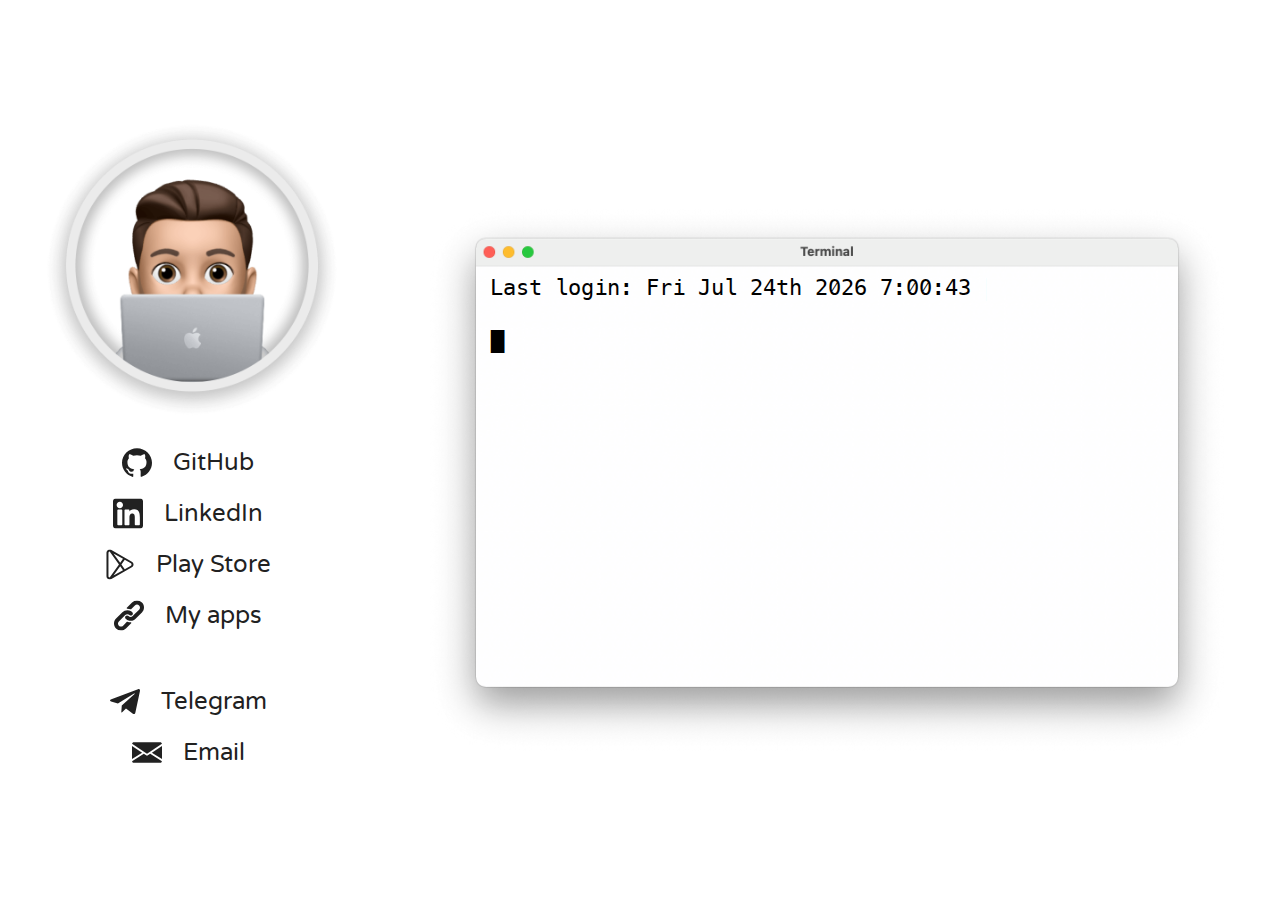
==== index.html @ 5c5be9c1 "Replaced Google Analytics with Cloudflare analytics" ====
<html lang="en">
    <head>
        <title>Francesco Re</title>

        <meta name="viewport" content="width=device-width, initial-scale=1, shrink-to-fit=no">
        <meta charset="utf-8">

        <!-- SEO Meta Tags -->
        <meta name="description" content="Hi! My name is Francesco Re. I’m a developer and a student at PoliMi.">
        <meta name="author" content="Francesco Re">

        <!-- OG Meta Tags to improve the way the post looks when you share the page on LinkedIn, Facebook, Google+ -->
        <meta property="og:site_name" content="Francesco Re" /> <!-- website name -->
        <meta property="og:site" content="https://francescore.dev" /> <!-- website link -->
        <meta property="og:title" content="Resume"/> <!-- title shown in the actual shared post -->
        <meta property="og:description" content="Hi! My name is Francesco Re. I’m a developer and a student at PoliMi." /> <!-- description shown in the actual shared post -->
        <meta property="og:url" content="https://francescore.dev" /> <!-- where do you want your post to link to -->
        <meta property="og:image" content="https://francescore.dev/images/site-image.jpg" />
        <meta property="og:image" content="https://francescore.dev/images/site-image-square.png" />
        <meta property="og:type" content="article" />

        <link rel="shortcut icon" href="/images/favicon.ico" type="image/x-icon" />
        <link rel="apple-touch-icon" href="/images/apple/apple-touch-icon.png" />
        <link rel="apple-touch-icon" sizes="57x57" href="/images/apple/apple-touch-icon-57x57.png" />
        <link rel="apple-touch-icon" sizes="72x72" href="/images/apple/apple-touch-icon-72x72.png" />
        <link rel="apple-touch-icon" sizes="76x76" href="/images/apple/apple-touch-icon-76x76.png" />
        <link rel="apple-touch-icon" sizes="114x114" href="/images/apple/apple-touch-icon-114x114.png" />
        <link rel="apple-touch-icon" sizes="120x120" href="/images/apple/apple-touch-icon-120x120.png" />
        <link rel="apple-touch-icon" sizes="144x144" href="/images/apple/apple-touch-icon-144x144.png" />
        <link rel="apple-touch-icon" sizes="152x152" href="/images/apple/apple-touch-icon-152x152.png" />
        <link rel="apple-touch-icon" sizes="180x180" href="/images/apple/apple-touch-icon-180x180.png" />
        
        <link rel="preconnect" href="https://fonts.gstatic.com"> 
        <link href="https://fonts.googleapis.com/css2?family=Varela+Round&display=swap" rel="stylesheet">
        <link rel="stylesheet" href="css/styles.css">
    </head>
    <body>
        <div id="left-column">
            <div id="info-wrapper">
                <div id="propic"></div>
                <!-- <p id="description">Francesco Re<br>I’m a developer and a student at <a href='https://www.polimi.it' target='_blank'>PoliMi</a>.</p>-->
                <ul id="socials" class="list">
                    <li>
                        <a href="https://github.com/francesco-re-1107" target="_blank">
                            <svg enable-background="new 0 0 24 24" height="512" viewBox="0 0 24 24" width="512" xmlns="http://www.w3.org/2000/svg"><path d="m12 .5c-6.63 0-12 5.28-12 11.792 0 5.211 3.438 9.63 8.205 11.188.6.111.82-.254.82-.567 0-.28-.01-1.022-.015-2.005-3.338.711-4.042-1.582-4.042-1.582-.546-1.361-1.335-1.725-1.335-1.725-1.087-.731.084-.716.084-.716 1.205.082 1.838 1.215 1.838 1.215 1.07 1.803 2.809 1.282 3.495.981.108-.763.417-1.282.76-1.577-2.665-.295-5.466-1.309-5.466-5.827 0-1.287.465-2.339 1.235-3.164-.135-.298-.54-1.497.105-3.121 0 0 1.005-.316 3.3 1.209.96-.262 1.98-.392 3-.398 1.02.006 2.04.136 3 .398 2.28-1.525 3.285-1.209 3.285-1.209.645 1.624.24 2.823.12 3.121.765.825 1.23 1.877 1.23 3.164 0 4.53-2.805 5.527-5.475 5.817.42.354.81 1.077.81 2.182 0 1.578-.015 2.846-.015 3.229 0 .309.21.678.825.56 4.801-1.548 8.236-5.97 8.236-11.173 0-6.512-5.373-11.792-12-11.792z"/></svg>
                            <span>GitHub</span>
                        </a>
                    </li>
                    <li>
                        <a href="https://www.linkedin.com/in/francesco-re1107/" target="_blank">
                            <svg version="1.1" id="Layer_1" xmlns="http://www.w3.org/2000/svg" xmlns:xlink="http://www.w3.org/1999/xlink" x="0px" y="0px"	 viewBox="0 0 382 382" style="enable-background:new 0 0 382 382;" xml:space="preserve"><path d="M347.445,0H34.555C15.471,0,0,15.471,0,34.555v312.889C0,366.529,15.471,382,34.555,382h312.889	C366.529,382,382,366.529,382,347.444V34.555C382,15.471,366.529,0,347.445,0z M118.207,329.844c0,5.554-4.502,10.056-10.056,10.056	H65.345c-5.554,0-10.056-4.502-10.056-10.056V150.403c0-5.554,4.502-10.056,10.056-10.056h42.806	c5.554,0,10.056,4.502,10.056,10.056V329.844z M86.748,123.432c-22.459,0-40.666-18.207-40.666-40.666S64.289,42.1,86.748,42.1	s40.666,18.207,40.666,40.666S109.208,123.432,86.748,123.432z M341.91,330.654c0,5.106-4.14,9.246-9.246,9.246H286.73	c-5.106,0-9.246-4.14-9.246-9.246v-84.168c0-12.556,3.683-55.021-32.813-55.021c-28.309,0-34.051,29.066-35.204,42.11v97.079	c0,5.106-4.139,9.246-9.246,9.246h-44.426c-5.106,0-9.246-4.14-9.246-9.246V149.593c0-5.106,4.14-9.246,9.246-9.246h44.426	c5.106,0,9.246,4.14,9.246,9.246v15.655c10.497-15.753,26.097-27.912,59.312-27.912c73.552,0,73.131,68.716,73.131,106.472	L341.91,330.654L341.91,330.654z"/><g></g><g></g><g></g><g></g><g></g><g></g><g></g><g></g><g></g><g></g><g></g><g></g><g></g><g></g><g></g></svg>
                            <span>LinkedIn</span>
                        </a>
                    </li>
                    <li>
                        <a href="https://play.google.com/store/apps/dev?id=6284374824436038177" target="_blank">
                            <svg version="1.1" id="Capa_1" xmlns="http://www.w3.org/2000/svg" xmlns:xlink="http://www.w3.org/1999/xlink" x="0px" y="0px"	 viewBox="0 0 224.993 224.993" style="enable-background:new 0 0 224.993 224.993;" xml:space="preserve"><path d="M201.539,91.023L48.002,3.26C44.271,1.127,40.026,0,35.728,0c-4.354,0-8.646,1.155-12.412,3.34	c-7.6,4.409-12.321,12.606-12.321,21.393V200.26c0,8.786,4.721,16.983,12.319,21.392c3.766,2.187,8.059,3.342,12.413,3.342	c4.296,0,8.541-1.128,12.274-3.261l153.535-87.764c7.686-4.394,12.46-12.621,12.46-21.473S209.224,95.417,201.539,91.023z	 M135.006,70.271l-21.081,29.364L63.5,29.397L135.006,70.271z M34.76,209.908c-1.371-0.133-2.716-0.533-3.917-1.23	c-2.99-1.735-4.848-4.961-4.848-8.418V24.732c0-3.457,1.858-6.683,4.849-8.418c1.197-0.695,2.531-1.109,3.902-1.25l69.946,97.432	L34.76,209.908z M63.5,195.596l50.425-70.239l21.081,29.364L63.5,195.596z M194.094,120.945l-45.996,26.292l-24.941-34.741	l24.941-34.741l45.996,26.292c3.024,1.729,4.903,4.966,4.903,8.449S197.119,119.217,194.094,120.945z"/><g></g><g></g><g></g><g></g><g></g><g></g><g></g><g></g><g></g><g></g><g></g><g></g><g></g><g></g><g></g></svg>
                            <span>Play Store</span>
                        </a>
                    </li>
                    <li>
                        <a href="/apps">
                            <svg version="1.1" id="Layer_1" xmlns="http://www.w3.org/2000/svg" xmlns:xlink="http://www.w3.org/1999/xlink" x="0px" y="0px"	 viewBox="0 0 512.092 512.092" style="enable-background:new 0 0 512.092 512.092;" xml:space="preserve"><g>	<g>		<path d="M312.453,199.601c-6.066-6.102-12.792-11.511-20.053-16.128c-19.232-12.315-41.59-18.859-64.427-18.859			c-31.697-0.059-62.106,12.535-84.48,34.987L34.949,308.23c-22.336,22.379-34.89,52.7-34.91,84.318			c-0.042,65.98,53.41,119.501,119.39,119.543c31.648,0.11,62.029-12.424,84.395-34.816l89.6-89.6			c1.628-1.614,2.537-3.816,2.524-6.108c-0.027-4.713-3.87-8.511-8.583-8.484h-3.413c-18.72,0.066-37.273-3.529-54.613-10.581			c-3.195-1.315-6.867-0.573-9.301,1.877l-64.427,64.512c-20.006,20.006-52.442,20.006-72.448,0			c-20.006-20.006-20.006-52.442,0-72.448l108.971-108.885c19.99-19.965,52.373-19.965,72.363,0			c13.472,12.679,34.486,12.679,47.957,0c5.796-5.801,9.31-13.495,9.899-21.675C322.976,216.108,319.371,206.535,312.453,199.601z"			/>	</g></g><g>	<g>		<path d="M477.061,34.993c-46.657-46.657-122.303-46.657-168.96,0l-89.515,89.429c-2.458,2.47-3.167,6.185-1.792,9.387			c1.359,3.211,4.535,5.272,8.021,5.205h3.157c18.698-0.034,37.221,3.589,54.528,10.667c3.195,1.315,6.867,0.573,9.301-1.877			l64.256-64.171c20.006-20.006,52.442-20.006,72.448,0c20.006,20.006,20.006,52.442,0,72.448l-80.043,79.957l-0.683,0.768			l-27.989,27.819c-19.99,19.965-52.373,19.965-72.363,0c-13.472-12.679-34.486-12.679-47.957,0			c-5.833,5.845-9.35,13.606-9.899,21.845c-0.624,9.775,2.981,19.348,9.899,26.283c9.877,9.919,21.433,18.008,34.133,23.893			c1.792,0.853,3.584,1.536,5.376,2.304c1.792,0.768,3.669,1.365,5.461,2.048c1.792,0.683,3.669,1.28,5.461,1.792l5.035,1.365			c3.413,0.853,6.827,1.536,10.325,2.133c4.214,0.626,8.458,1.025,12.715,1.195h5.973h0.512l5.12-0.597			c1.877-0.085,3.84-0.512,6.059-0.512h2.901l5.888-0.853l2.731-0.512l4.949-1.024h0.939c20.961-5.265,40.101-16.118,55.381-31.403			l108.629-108.629C523.718,157.296,523.718,81.65,477.061,34.993z"/>	</g></g><g></g><g></g><g></g><g></g><g></g><g></g><g></g><g></g><g></g><g></g><g></g><g></g><g></g><g></g><g></g></svg>
                            <span>My apps</span>
                        </a>
                    </li>
                </ul>
                <ul id="contacts" class="list">
                    <li>
                        <a href="https://t.me/FrancescoRe" target="_blank">
                            <svg id="Bold" enable-background="new 0 0 24 24" height="512" viewBox="0 0 24 24" width="512" xmlns="http://www.w3.org/2000/svg"><path d="m9.417 15.181-.397 5.584c.568 0 .814-.244 1.109-.537l2.663-2.545 5.518 4.041c1.012.564 1.725.267 1.998-.931l3.622-16.972.001-.001c.321-1.496-.541-2.081-1.527-1.714l-21.29 8.151c-1.453.564-1.431 1.374-.247 1.741l5.443 1.693 12.643-7.911c.595-.394 1.136-.176.691.218z"/></svg>
                            <span>Telegram</span>
                        </a>
                    </li>
                    <li>
                        <a href="mailto:francesco.re1107@gmail.com" target="_blank">
                            <svg version="1.1" id="Capa_1" xmlns="http://www.w3.org/2000/svg" xmlns:xlink="http://www.w3.org/1999/xlink" x="0px" y="0px"	 viewBox="0 0 512 512" style="enable-background:new 0 0 512 512;" xml:space="preserve"><g>	<g>		<polygon points="339.392,258.624 512,367.744 512,144.896 		"/>	</g></g><g>	<g>		<polygon points="0,144.896 0,367.744 172.608,258.624 		"/>	</g></g><g>	<g>		<path d="M480,80H32C16.032,80,3.36,91.904,0.96,107.232L256,275.264l255.04-168.032C508.64,91.904,495.968,80,480,80z"/>	</g></g><g>	<g>		<path d="M310.08,277.952l-45.28,29.824c-2.688,1.76-5.728,2.624-8.8,2.624c-3.072,0-6.112-0.864-8.8-2.624l-45.28-29.856			L1.024,404.992C3.488,420.192,16.096,432,32,432h448c15.904,0,28.512-11.808,30.976-27.008L310.08,277.952z"/>	</g></g><g></g><g></g><g></g><g></g><g></g><g></g><g></g><g></g><g></g><g></g><g></g><g></g><g></g><g></g><g></g></svg>
                            <span>Email</span>
                        </a>
                    </li>
                </ul>
            </div>
        </div>
        <div id="right-column">
            <div id="console-wrapper">
                <div id="console">
                    <noscript>
                        Please enable JavaScript for the best experience.<br><br>
                        $ cat <strong>greetings.txt</strong>
                        <br><br>
                        Hi👋<br>
                        My name is <strong>Francesco&nbsp;Re</strong>.<br>
                        I’m a developer and a student at <a href='https://www.polimi.it' target='_blank'>PoliMi</a>.<br><br>$ &block;
                    </noscript>
                </div>
            </div>
        </div>
    </body>

    <!-- Load scripts-->
    <script src="js/typewriter.js"></script>
    <script src="js/moment.min.js"></script>
    <script src="js/scripts.js"></script>
    
    <!-- Cloudflare Web Analytics -->
    <script defer src='https://static.cloudflareinsights.com/beacon.min.js' data-cf-beacon='{"token": "2f0a3bb49f48463c8b80f3141f5d9e54"}'></script>
    <!-- End Cloudflare Web Analytics -->
</html>
---- css/styles.css ----
@font-face {
    font-family: Menlo;
    src: url('../fonts/Menlo.ttf');
}

body{
    background-color: #FFF;
    max-width: 1920px;
    margin: 0 auto;
    overflow: hidden;
}

#propic{
    width: 300px;
    height: 300px;
    margin: 0 auto;
    background-image: url('../images/propic-light.png');
    background-size: contain;
    background-repeat: no-repeat;
}

#left-column, #right-column{
    display: inline-block;
    vertical-align: top;
}

#left-column {
    position: relative;
    width: 30%;
    height: 100%;
}

#right-column {
    position: relative;
    width: 69%;
    height: 100%;
}

#info-wrapper{
    padding: 40px;
    max-width: 350px;
    margin: 0;
    position: absolute;
    top: 50%;
    left: 50%;
    -ms-transform: translate(-50%, -50%);
    transform: translate(-50%, -50%);
}

#console {
    color: black;
    font-family: 'Menlo', monospace;
    font-size: 1.4rem;
}

#console a{
    color: black;
}

#console-wrapper {
    width: 960px;
    height: 582px;
    padding: 102px 96px;
    background-image: url('../images/console-light.png');
    background-size: contain;
    background-repeat: no-repeat;
    margin: 0;
    position: absolute;
    top: 50%;
    left: 50%;
    -ms-transform: translate(-50%, -50%);
    transform: translate(-50%, -50%);
    margin-top: 30px;
}

.list *{
    vertical-align: middle;
}

.list a{
    text-decoration: none;
    line-height: 40px;
}

.list{
    list-style-type: none;
    margin: 0 auto;
    text-align: center;
    padding-left: 0;
    margin-left: -15px;
    -webkit-touch-callout: none; /* iOS Safari */
    -webkit-user-select: none; /* Safari */
     -khtml-user-select: none; /* Konqueror HTML */
       -moz-user-select: none; /* Old versions of Firefox */
        -ms-user-select: none; /* Internet Explorer/Edge */
            user-select: none; /* Non-prefixed version, currently
                                  supported by Chrome, Edge, Opera and Firefox */
}

.list li{
    margin: 5px;
}

.list svg {
    fill: #212121;
    height: 30px;
    padding: 7px;
    width: auto;
}


.list a{
    filter: none;
    transition-property: all;
    transition-duration: .15s;
}

.list a:hover{
    filter: drop-shadow(0 0 0.4rem rgba(0, 0, 0, 0.6));
}

.list span{
    color: #212121;
    line-height: 46px;
    padding-left: 10px;
    font-family: 'Varela Round', sans-serif;
    font-size: 24px;
}

#socials{
    margin-top: 20px;
}

#contacts {
    margin-top: 40px;
}

#description{
    text-align: center;
    display: none;
    color: #212121;
    font-family: 'Varela Round', sans-serif;
    font-size: 20px;
}

#description a{
    color: #212121;
}

@media (prefers-color-scheme: dark) {
    body{
        background-color: #242424;
    }

    #console {
        color: white;
    }

    #console a{
        color: white;
    }

    #console-wrapper {
        background-image: url('../images/console-dark.png');
    }

    #propic{
        background-image: url('../images/propic-dark.png');
        background-size: contain;
        background-repeat: no-repeat;
    }

    .list{
        color: #E3E3E3;
    }

    .list a:hover{
        filter: drop-shadow(0 0 0.4rem rgba(255, 255, 255, 0.6));
    }

    .list svg {
        fill: #E3E3E3;
    }

    .list span{
        color: #E3E3E3;
    }

    #description{
        color: #E3E3E3;
    }
    
    #description a{
        color: #E3E3E3;
    }
}

@media screen and (max-width: 1600px) {
    #console-wrapper {
        width: 800px;
        height: 485px;
        padding: 85px 80px;
    }
}

@media screen and (max-width: 1400px) {
    #console-wrapper {
        width: 680px;
        height: 412px;
        padding: 72px 68px;
    }
}

@media screen and (max-width: 1100px) {
    #info-wrapper{
        width: 90%;
    }

    #propic{
        width: 250px;
        height: 250px;
    }

    #console-wrapper {
        width: 560px;
        height: 340px;
        padding: 60px 56px;
    }
}
  
@media screen and (max-width: 1000px) {
    #info-wrapper{
        padding: 10px;
        width: 250px;
    }

    #propic{
        width: 200px;
        height: 200px;
    }

    #console-wrapper {
        width: 560px;
        height: 340px;
        padding: 60px 56px;
    }
}

@media screen and (max-width: 850px) {
    #right-column{
        display: none;
    }

    #left-column{
        width: 100%;
    }

    #info-wrapper{
        padding: 20px;
        width: 70%;
    }

    #propic{
        width: 280px;
        height: 280px;
        padding: 0;
        margin: 0 auto;
    }

    #socials{
        margin-top: 30px;
    }
    
    .list span{
        padding-left: 0;
        font-size: 25px;
    }

    .list svg {
        height: 30px;
    }

    #description{
        display: block;
    }
}

@media screen and (max-width: 500px) {
    #propic{
        width: 250px;
        height: 250px;
    }
    
    #info-wrapper{
        width: 90%;
    }
}

@media screen and (max-width: 350px) {
    #propic{
        width: 200px;
        height: 200px;
    }

    #info-wrapper{
        width: 90%;
    }
}

@media screen and (max-height: 740px) {
    #propic{
        width: 270px;
        height: 270px;
    }

    #socials{
        margin-top: 0;
    }

    #contacts{
        margin-top: 0;
    }

    .list li {
        margin: 0;
    }
}

@media screen and (max-height: 740px) and (min-width: 1100px){
    #console-wrapper {
        width: 680px;
        height: 412px;
        padding: 72px 68px;
    }
}

@media screen and (max-height: 620px) {
    #propic{
        width: 200px;
        height: 200px;
    }

    #console-wrapper {
        width: 560px;
        height: 340px;
        padding: 60px 56px;
        margin-top: 0;
    }

}

@media screen and (max-height: 500px) {
    #right-column{
        display: none;
    }

    #left-column{
        width: 100%;
    }

    #info-wrapper{
        max-width: none;
        width: 90%;
        padding: 5%;
        text-align: center;
    }

    #propic{
        width: 200px;
        height: 200px;
    }

    #propic, #socials, #contacts{
        display: inline-block;
        vertical-align: middle;
        margin: 0;
        margin-left: 20px;
    }
    .list {
        text-align: left;
    }

    #description{
        display: none;
    }
}

@media screen and (max-height: 500px) and (max-width: 730px){
    #propic, #socials, #contacts{
        display: inline-block;
        vertical-align: middle;
        margin: 0;
        margin-left: 10px;
    }

    #propic{
        width: 130px;
        height: 130px;
    }

    #info-wrapper{
        width: 95%;
        padding: 2.5%;
        text-align: center;
    }

    .list span{
        padding-left: 0;
        font-size: 22px;
    }

    .list svg{
        height: 26px;
    }

    .list {
        text-align: left;
    }

    #description{
        display: none;
    }
}
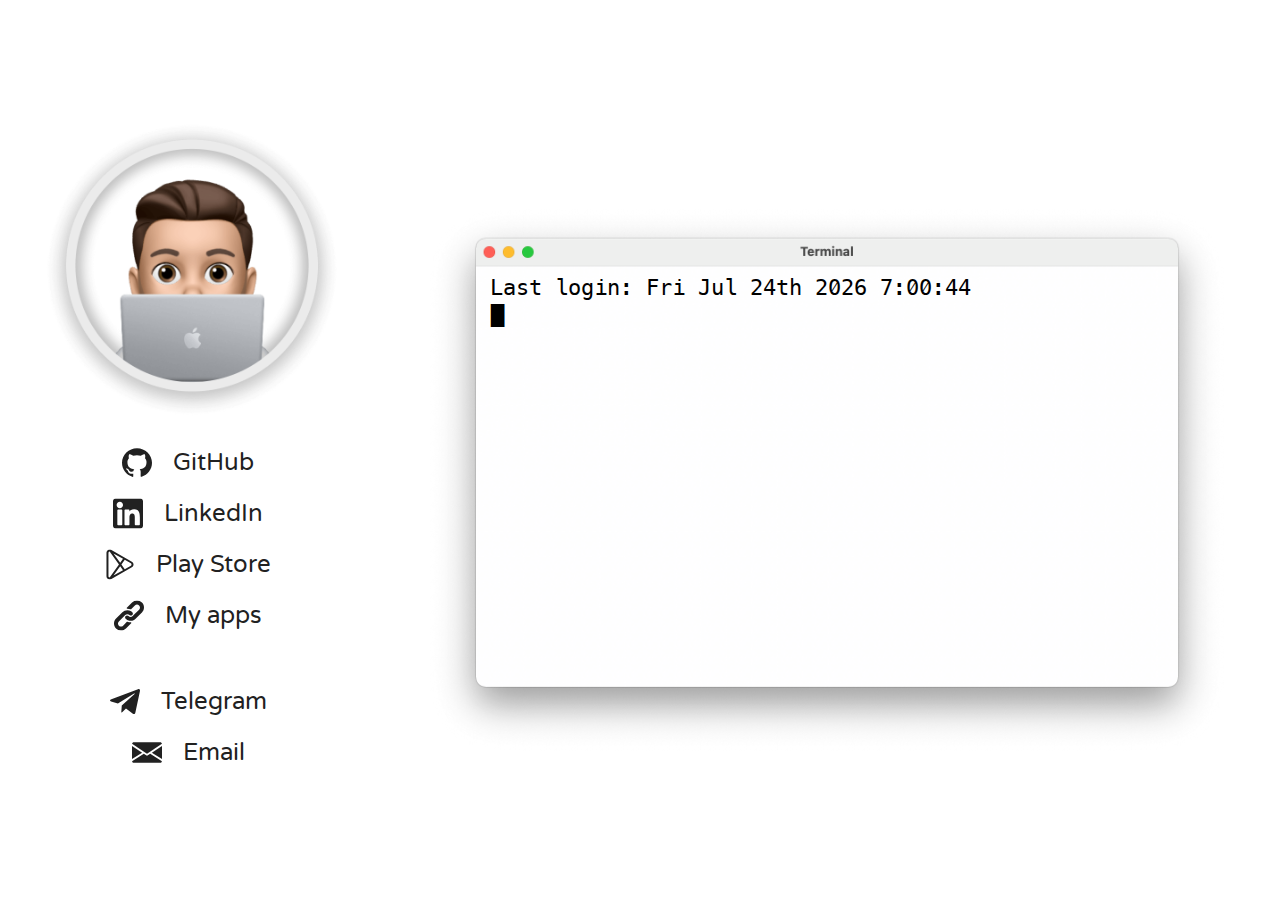
==== commit 3cb702ad: "Change email address to alias" ====
--- a/index.html
+++ b/index.html
@@ -73,7 +73,7 @@
                         </a>
                     </li>
                     <li>
-                        <a href="mailto:francesco.re1107@gmail.com" target="_blank">
+                        <a href="mailto:francesco.re1107+website@gmail.com" target="_blank">
                             <svg version="1.1" id="Capa_1" xmlns="http://www.w3.org/2000/svg" xmlns:xlink="http://www.w3.org/1999/xlink" x="0px" y="0px"	 viewBox="0 0 512 512" style="enable-background:new 0 0 512 512;" xml:space="preserve"><g>	<g>		<polygon points="339.392,258.624 512,367.744 512,144.896 		"/>	</g></g><g>	<g>		<polygon points="0,144.896 0,367.744 172.608,258.624 		"/>	</g></g><g>	<g>		<path d="M480,80H32C16.032,80,3.36,91.904,0.96,107.232L256,275.264l255.04-168.032C508.64,91.904,495.968,80,480,80z"/>	</g></g><g>	<g>		<path d="M310.08,277.952l-45.28,29.824c-2.688,1.76-5.728,2.624-8.8,2.624c-3.072,0-6.112-0.864-8.8-2.624l-45.28-29.856			L1.024,404.992C3.488,420.192,16.096,432,32,432h448c15.904,0,28.512-11.808,30.976-27.008L310.08,277.952z"/>	</g></g><g></g><g></g><g></g><g></g><g></g><g></g><g></g><g></g><g></g><g></g><g></g><g></g><g></g><g></g><g></g></svg>
                             <span>Email</span>
                         </a>
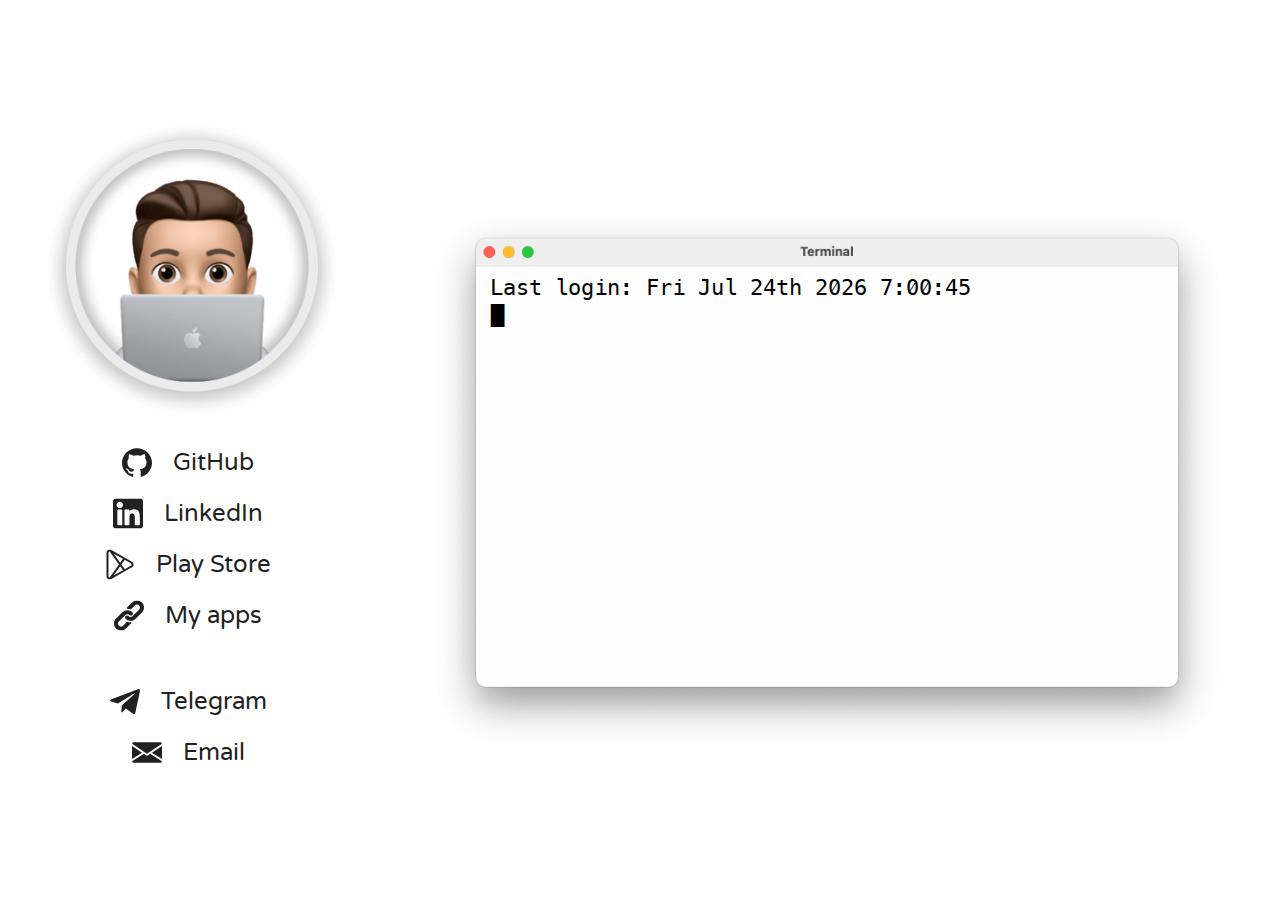
==== commit 034e5922: "Change cat command to whoami" ====
--- a/index.html
+++ b/index.html
@@ -86,7 +86,7 @@
                 <div id="console">
                     <noscript>
                         Please enable JavaScript for the best experience.<br><br>
-                        $ cat <strong>greetings.txt</strong>
+                        $ whoami
                         <br><br>
                         Hi👋<br>
                         My name is <strong>Francesco&nbsp;Re</strong>.<br>
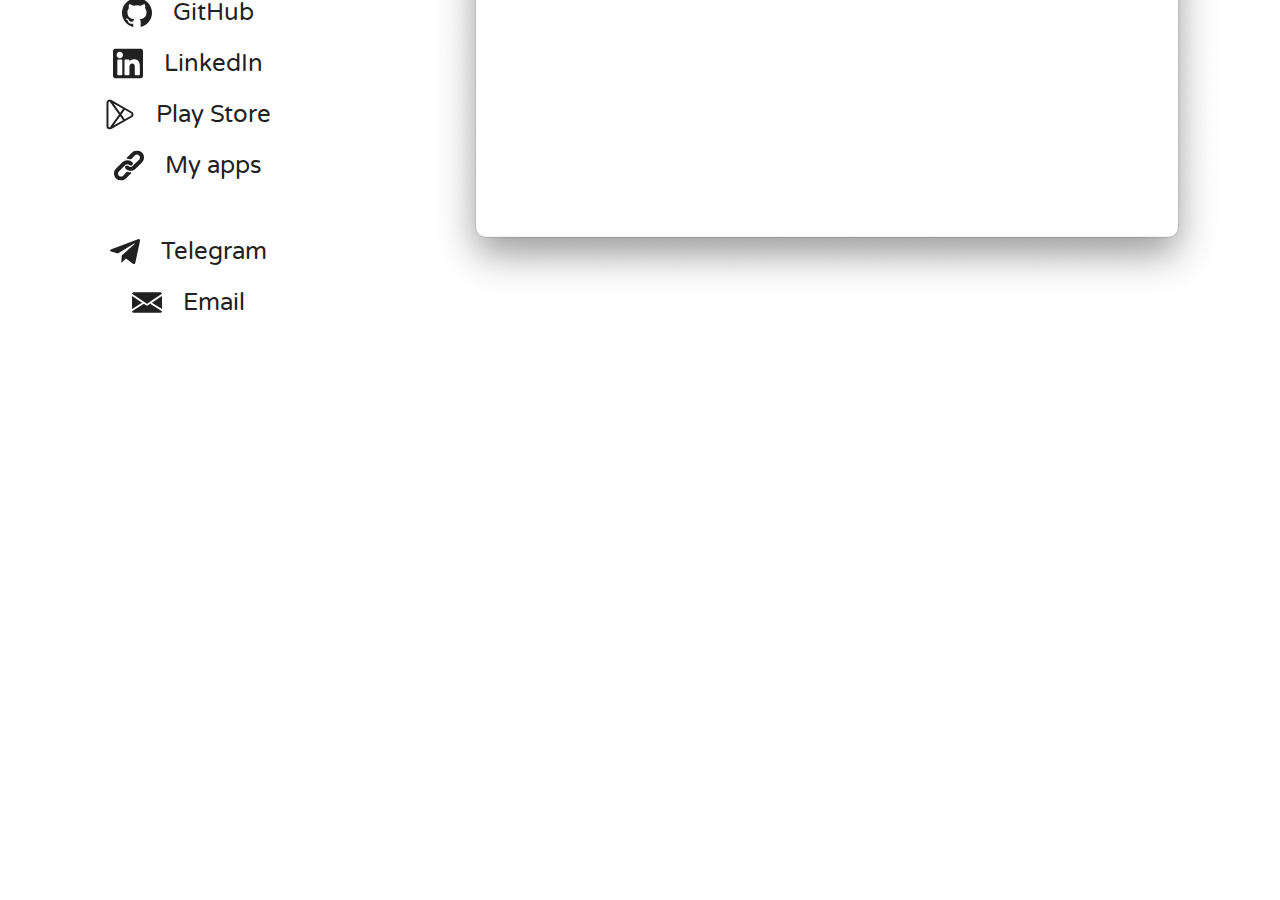
==== commit 08b8251c: "Fix moment.js vulnerability Add DOCTYPE to few pages" ====
--- a/index.html
+++ b/index.html
@@ -1,3 +1,4 @@
+<!DOCTYPE html>
 <html lang="en">
     <head>
         <title>Francesco Re</title>
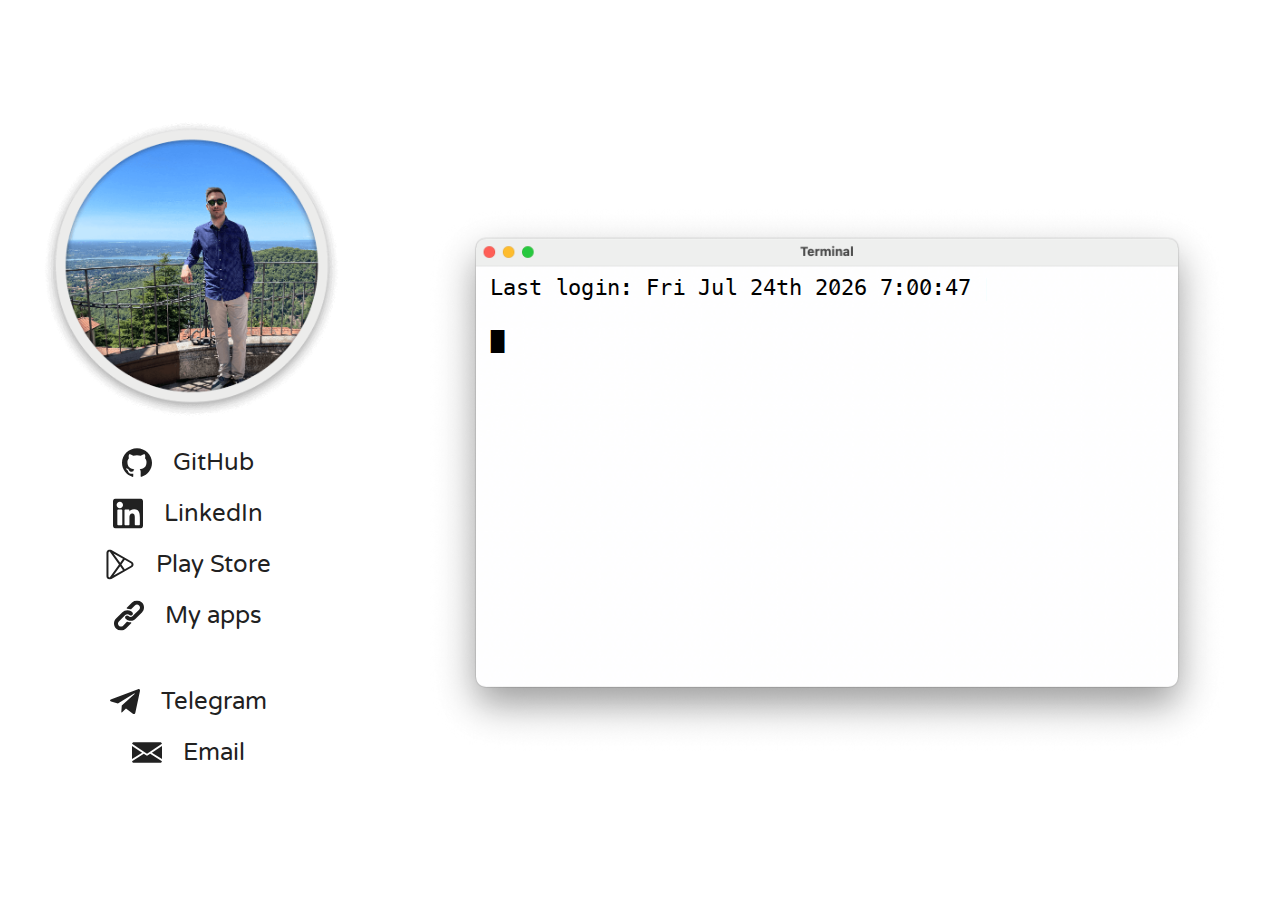
==== commit 3a781fb2: "Remove DOCTYPE from main page because it breaks CSS" ====
--- a/index.html
+++ b/index.html
@@ -1,4 +1,3 @@
-<!DOCTYPE html>
 <html lang="en">
     <head>
         <title>Francesco Re</title>
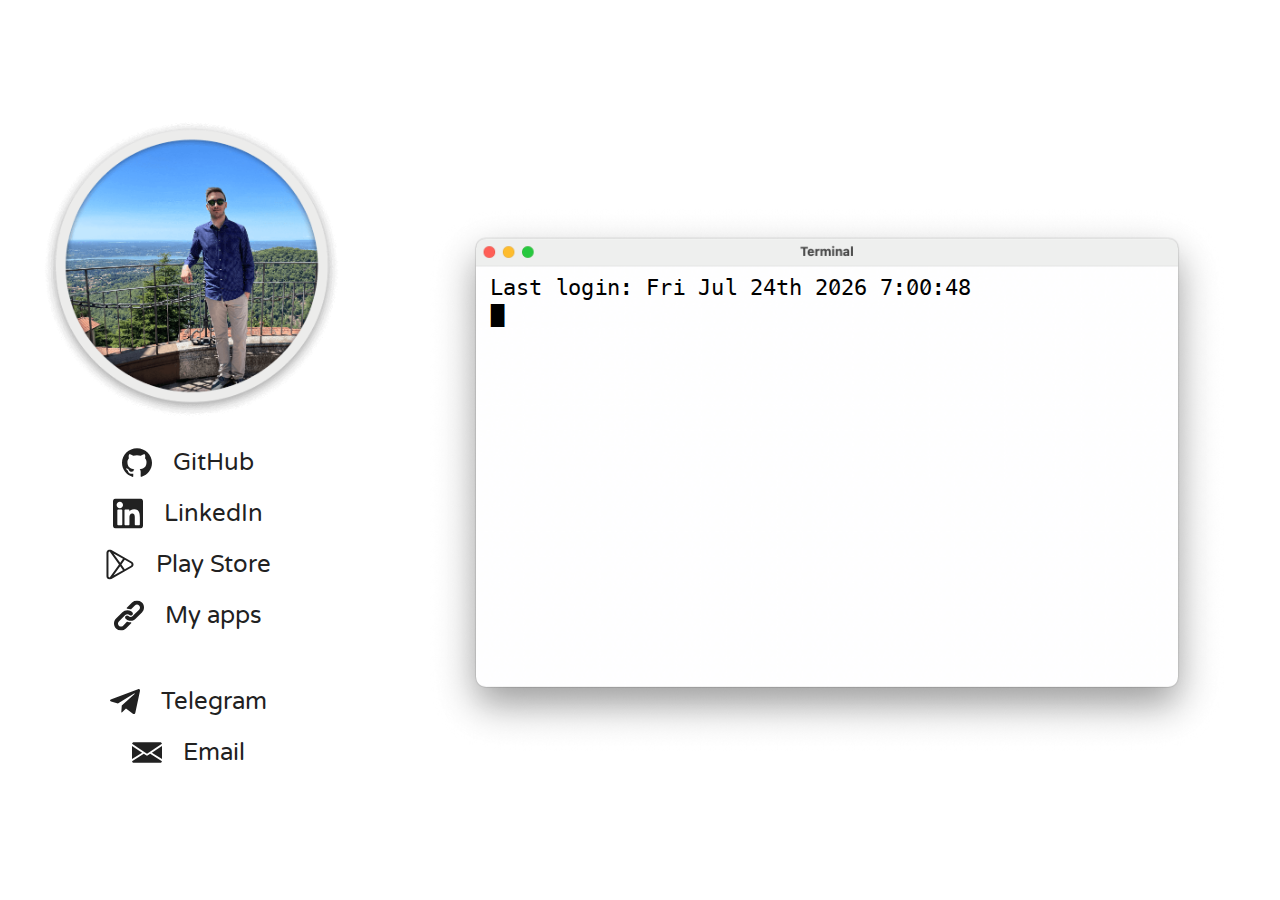
==== commit 0ec5f49a: "Add description" ====
--- a/index.html
+++ b/index.html
@@ -38,7 +38,7 @@
         <div id="left-column">
             <div id="info-wrapper">
                 <div id="propic"></div>
-                <!-- <p id="description">Francesco Re<br>I’m a developer and a student at <a href='https://www.polimi.it' target='_blank'>PoliMi</a>.</p>-->
+                <p id="description">Hi👋<br> my name is <strong>Francesco&nbsp;Re</strong>.<br>I’m a developer and a student at <a href='https://www.polimi.it' target='_blank'>PoliMi</a>.</p>
                 <ul id="socials" class="list">
                     <li>
                         <a href="https://github.com/francesco-re-1107" target="_blank">
--- a/css/styles.css
+++ b/css/styles.css
@@ -140,7 +140,7 @@
     display: none;
     color: #212121;
     font-family: 'Varela Round', sans-serif;
-    font-size: 20px;
+    font-size: 25px;
 }
 
 #description a{
@@ -273,11 +273,11 @@
     
     .list span{
         padding-left: 0;
-        font-size: 25px;
+        font-size: 23px;
     }
 
     .list svg {
-        height: 30px;
+        height: 28px;
     }
 
     #description{
@@ -307,10 +307,10 @@
     }
 }
 
-@media screen and (max-height: 740px) {
-    #propic{
-        width: 270px;
-        height: 270px;
+@media screen and (max-height: 800px) {
+    #propic{
+        width: 210px;
+        height: 210px;
     }
 
     #socials{
@@ -323,6 +323,11 @@
 
     .list li {
         margin: 0;
+    }
+
+    #description{
+        font-size: 24px;
+        margin: 14px 0;
     }
 }
 
@@ -334,10 +339,10 @@
     }
 }
 
-@media screen and (max-height: 620px) {
-    #propic{
-        width: 200px;
-        height: 200px;
+@media screen and (max-height: 660px) {
+    #propic{
+        width: 180px;
+        height: 180px;
     }
 
     #console-wrapper {
@@ -347,6 +352,12 @@
         margin-top: 0;
     }
 
+}
+
+@media screen and (max-height: 620px) {
+    #description{
+        display: none;
+    }
 }
 
 @media screen and (max-height: 500px) {
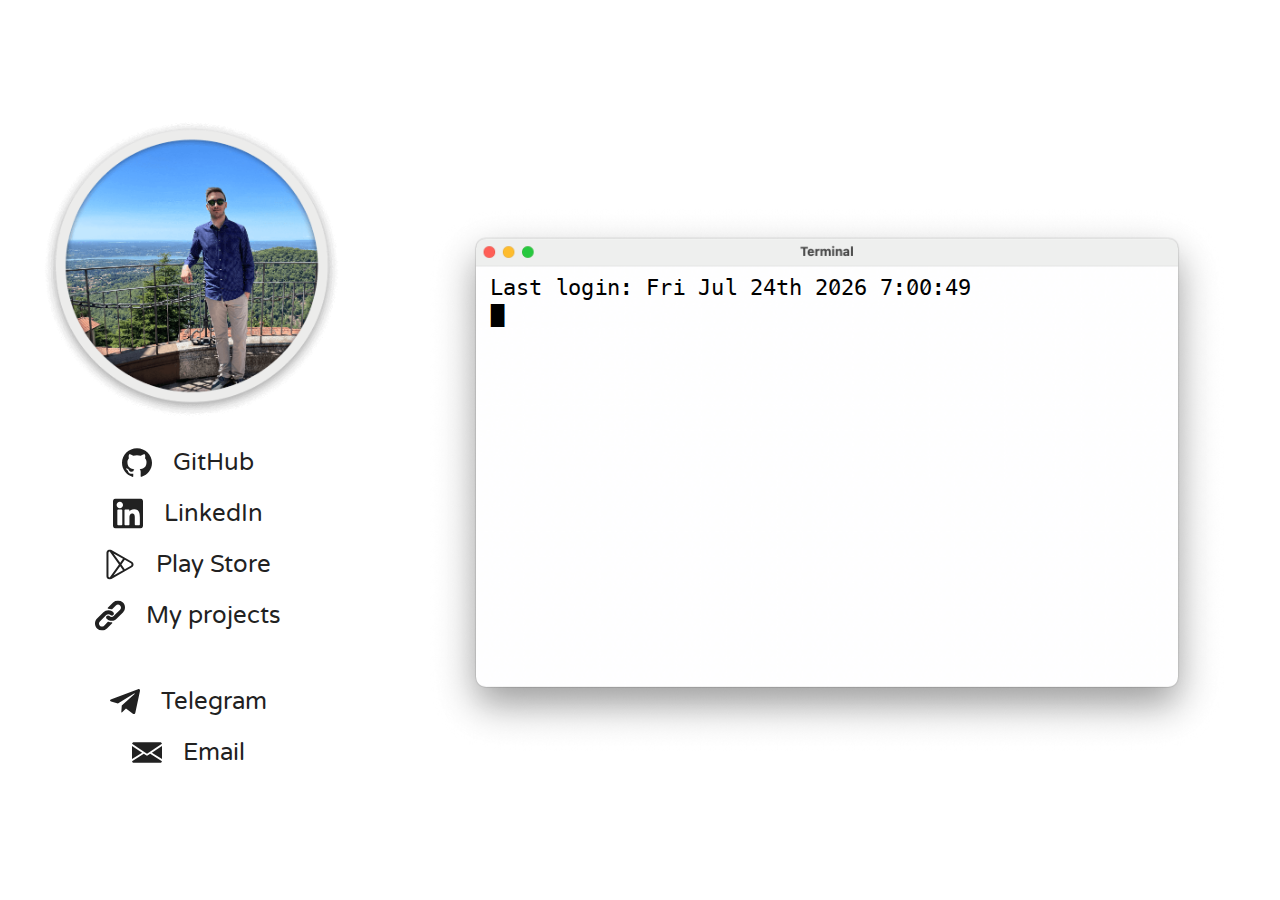
==== commit 94b42afd: "Rename apps to projects Add eriantys and hostpingbot to projects Remove sitemap (installed plugin)" ====
--- a/index.html
+++ b/index.html
@@ -48,20 +48,20 @@
                     </li>
                     <li>
                         <a href="https://www.linkedin.com/in/francesco-re1107/" target="_blank">
-                            <svg version="1.1" id="Layer_1" xmlns="http://www.w3.org/2000/svg" xmlns:xlink="http://www.w3.org/1999/xlink" x="0px" y="0px"	 viewBox="0 0 382 382" style="enable-background:new 0 0 382 382;" xml:space="preserve"><path d="M347.445,0H34.555C15.471,0,0,15.471,0,34.555v312.889C0,366.529,15.471,382,34.555,382h312.889	C366.529,382,382,366.529,382,347.444V34.555C382,15.471,366.529,0,347.445,0z M118.207,329.844c0,5.554-4.502,10.056-10.056,10.056	H65.345c-5.554,0-10.056-4.502-10.056-10.056V150.403c0-5.554,4.502-10.056,10.056-10.056h42.806	c5.554,0,10.056,4.502,10.056,10.056V329.844z M86.748,123.432c-22.459,0-40.666-18.207-40.666-40.666S64.289,42.1,86.748,42.1	s40.666,18.207,40.666,40.666S109.208,123.432,86.748,123.432z M341.91,330.654c0,5.106-4.14,9.246-9.246,9.246H286.73	c-5.106,0-9.246-4.14-9.246-9.246v-84.168c0-12.556,3.683-55.021-32.813-55.021c-28.309,0-34.051,29.066-35.204,42.11v97.079	c0,5.106-4.139,9.246-9.246,9.246h-44.426c-5.106,0-9.246-4.14-9.246-9.246V149.593c0-5.106,4.14-9.246,9.246-9.246h44.426	c5.106,0,9.246,4.14,9.246,9.246v15.655c10.497-15.753,26.097-27.912,59.312-27.912c73.552,0,73.131,68.716,73.131,106.472	L341.91,330.654L341.91,330.654z"/><g></g><g></g><g></g><g></g><g></g><g></g><g></g><g></g><g></g><g></g><g></g><g></g><g></g><g></g><g></g></svg>
+                            <svg version="1.1" id="Linkedin" xmlns="http://www.w3.org/2000/svg" xmlns:xlink="http://www.w3.org/1999/xlink" x="0px" y="0px"	 viewBox="0 0 382 382" style="enable-background:new 0 0 382 382;" xml:space="preserve"><path d="M347.445,0H34.555C15.471,0,0,15.471,0,34.555v312.889C0,366.529,15.471,382,34.555,382h312.889	C366.529,382,382,366.529,382,347.444V34.555C382,15.471,366.529,0,347.445,0z M118.207,329.844c0,5.554-4.502,10.056-10.056,10.056	H65.345c-5.554,0-10.056-4.502-10.056-10.056V150.403c0-5.554,4.502-10.056,10.056-10.056h42.806	c5.554,0,10.056,4.502,10.056,10.056V329.844z M86.748,123.432c-22.459,0-40.666-18.207-40.666-40.666S64.289,42.1,86.748,42.1	s40.666,18.207,40.666,40.666S109.208,123.432,86.748,123.432z M341.91,330.654c0,5.106-4.14,9.246-9.246,9.246H286.73	c-5.106,0-9.246-4.14-9.246-9.246v-84.168c0-12.556,3.683-55.021-32.813-55.021c-28.309,0-34.051,29.066-35.204,42.11v97.079	c0,5.106-4.139,9.246-9.246,9.246h-44.426c-5.106,0-9.246-4.14-9.246-9.246V149.593c0-5.106,4.14-9.246,9.246-9.246h44.426	c5.106,0,9.246,4.14,9.246,9.246v15.655c10.497-15.753,26.097-27.912,59.312-27.912c73.552,0,73.131,68.716,73.131,106.472	L341.91,330.654L341.91,330.654z"/><g></g><g></g><g></g><g></g><g></g><g></g><g></g><g></g><g></g><g></g><g></g><g></g><g></g><g></g><g></g></svg>
                             <span>LinkedIn</span>
                         </a>
                     </li>
                     <li>
                         <a href="https://play.google.com/store/apps/dev?id=6284374824436038177" target="_blank">
-                            <svg version="1.1" id="Capa_1" xmlns="http://www.w3.org/2000/svg" xmlns:xlink="http://www.w3.org/1999/xlink" x="0px" y="0px"	 viewBox="0 0 224.993 224.993" style="enable-background:new 0 0 224.993 224.993;" xml:space="preserve"><path d="M201.539,91.023L48.002,3.26C44.271,1.127,40.026,0,35.728,0c-4.354,0-8.646,1.155-12.412,3.34	c-7.6,4.409-12.321,12.606-12.321,21.393V200.26c0,8.786,4.721,16.983,12.319,21.392c3.766,2.187,8.059,3.342,12.413,3.342	c4.296,0,8.541-1.128,12.274-3.261l153.535-87.764c7.686-4.394,12.46-12.621,12.46-21.473S209.224,95.417,201.539,91.023z	 M135.006,70.271l-21.081,29.364L63.5,29.397L135.006,70.271z M34.76,209.908c-1.371-0.133-2.716-0.533-3.917-1.23	c-2.99-1.735-4.848-4.961-4.848-8.418V24.732c0-3.457,1.858-6.683,4.849-8.418c1.197-0.695,2.531-1.109,3.902-1.25l69.946,97.432	L34.76,209.908z M63.5,195.596l50.425-70.239l21.081,29.364L63.5,195.596z M194.094,120.945l-45.996,26.292l-24.941-34.741	l24.941-34.741l45.996,26.292c3.024,1.729,4.903,4.966,4.903,8.449S197.119,119.217,194.094,120.945z"/><g></g><g></g><g></g><g></g><g></g><g></g><g></g><g></g><g></g><g></g><g></g><g></g><g></g><g></g><g></g></svg>
+                            <svg version="1.1" id="Play_store" xmlns="http://www.w3.org/2000/svg" xmlns:xlink="http://www.w3.org/1999/xlink" x="0px" y="0px"	 viewBox="0 0 224.993 224.993" style="enable-background:new 0 0 224.993 224.993;" xml:space="preserve"><path d="M201.539,91.023L48.002,3.26C44.271,1.127,40.026,0,35.728,0c-4.354,0-8.646,1.155-12.412,3.34	c-7.6,4.409-12.321,12.606-12.321,21.393V200.26c0,8.786,4.721,16.983,12.319,21.392c3.766,2.187,8.059,3.342,12.413,3.342	c4.296,0,8.541-1.128,12.274-3.261l153.535-87.764c7.686-4.394,12.46-12.621,12.46-21.473S209.224,95.417,201.539,91.023z	 M135.006,70.271l-21.081,29.364L63.5,29.397L135.006,70.271z M34.76,209.908c-1.371-0.133-2.716-0.533-3.917-1.23	c-2.99-1.735-4.848-4.961-4.848-8.418V24.732c0-3.457,1.858-6.683,4.849-8.418c1.197-0.695,2.531-1.109,3.902-1.25l69.946,97.432	L34.76,209.908z M63.5,195.596l50.425-70.239l21.081,29.364L63.5,195.596z M194.094,120.945l-45.996,26.292l-24.941-34.741	l24.941-34.741l45.996,26.292c3.024,1.729,4.903,4.966,4.903,8.449S197.119,119.217,194.094,120.945z"/><g></g><g></g><g></g><g></g><g></g><g></g><g></g><g></g><g></g><g></g><g></g><g></g><g></g><g></g><g></g></svg>
                             <span>Play Store</span>
                         </a>
                     </li>
                     <li>
                         <a href="/apps">
-                            <svg version="1.1" id="Layer_1" xmlns="http://www.w3.org/2000/svg" xmlns:xlink="http://www.w3.org/1999/xlink" x="0px" y="0px"	 viewBox="0 0 512.092 512.092" style="enable-background:new 0 0 512.092 512.092;" xml:space="preserve"><g>	<g>		<path d="M312.453,199.601c-6.066-6.102-12.792-11.511-20.053-16.128c-19.232-12.315-41.59-18.859-64.427-18.859			c-31.697-0.059-62.106,12.535-84.48,34.987L34.949,308.23c-22.336,22.379-34.89,52.7-34.91,84.318			c-0.042,65.98,53.41,119.501,119.39,119.543c31.648,0.11,62.029-12.424,84.395-34.816l89.6-89.6			c1.628-1.614,2.537-3.816,2.524-6.108c-0.027-4.713-3.87-8.511-8.583-8.484h-3.413c-18.72,0.066-37.273-3.529-54.613-10.581			c-3.195-1.315-6.867-0.573-9.301,1.877l-64.427,64.512c-20.006,20.006-52.442,20.006-72.448,0			c-20.006-20.006-20.006-52.442,0-72.448l108.971-108.885c19.99-19.965,52.373-19.965,72.363,0			c13.472,12.679,34.486,12.679,47.957,0c5.796-5.801,9.31-13.495,9.899-21.675C322.976,216.108,319.371,206.535,312.453,199.601z"			/>	</g></g><g>	<g>		<path d="M477.061,34.993c-46.657-46.657-122.303-46.657-168.96,0l-89.515,89.429c-2.458,2.47-3.167,6.185-1.792,9.387			c1.359,3.211,4.535,5.272,8.021,5.205h3.157c18.698-0.034,37.221,3.589,54.528,10.667c3.195,1.315,6.867,0.573,9.301-1.877			l64.256-64.171c20.006-20.006,52.442-20.006,72.448,0c20.006,20.006,20.006,52.442,0,72.448l-80.043,79.957l-0.683,0.768			l-27.989,27.819c-19.99,19.965-52.373,19.965-72.363,0c-13.472-12.679-34.486-12.679-47.957,0			c-5.833,5.845-9.35,13.606-9.899,21.845c-0.624,9.775,2.981,19.348,9.899,26.283c9.877,9.919,21.433,18.008,34.133,23.893			c1.792,0.853,3.584,1.536,5.376,2.304c1.792,0.768,3.669,1.365,5.461,2.048c1.792,0.683,3.669,1.28,5.461,1.792l5.035,1.365			c3.413,0.853,6.827,1.536,10.325,2.133c4.214,0.626,8.458,1.025,12.715,1.195h5.973h0.512l5.12-0.597			c1.877-0.085,3.84-0.512,6.059-0.512h2.901l5.888-0.853l2.731-0.512l4.949-1.024h0.939c20.961-5.265,40.101-16.118,55.381-31.403			l108.629-108.629C523.718,157.296,523.718,81.65,477.061,34.993z"/>	</g></g><g></g><g></g><g></g><g></g><g></g><g></g><g></g><g></g><g></g><g></g><g></g><g></g><g></g><g></g><g></g></svg>
-                            <span>My apps</span>
+                            <svg version="1.1" id="My_projects" xmlns="http://www.w3.org/2000/svg" xmlns:xlink="http://www.w3.org/1999/xlink" x="0px" y="0px"	 viewBox="0 0 512.092 512.092" style="enable-background:new 0 0 512.092 512.092;" xml:space="preserve"><g>	<g>		<path d="M312.453,199.601c-6.066-6.102-12.792-11.511-20.053-16.128c-19.232-12.315-41.59-18.859-64.427-18.859			c-31.697-0.059-62.106,12.535-84.48,34.987L34.949,308.23c-22.336,22.379-34.89,52.7-34.91,84.318			c-0.042,65.98,53.41,119.501,119.39,119.543c31.648,0.11,62.029-12.424,84.395-34.816l89.6-89.6			c1.628-1.614,2.537-3.816,2.524-6.108c-0.027-4.713-3.87-8.511-8.583-8.484h-3.413c-18.72,0.066-37.273-3.529-54.613-10.581			c-3.195-1.315-6.867-0.573-9.301,1.877l-64.427,64.512c-20.006,20.006-52.442,20.006-72.448,0			c-20.006-20.006-20.006-52.442,0-72.448l108.971-108.885c19.99-19.965,52.373-19.965,72.363,0			c13.472,12.679,34.486,12.679,47.957,0c5.796-5.801,9.31-13.495,9.899-21.675C322.976,216.108,319.371,206.535,312.453,199.601z"			/>	</g></g><g>	<g>		<path d="M477.061,34.993c-46.657-46.657-122.303-46.657-168.96,0l-89.515,89.429c-2.458,2.47-3.167,6.185-1.792,9.387			c1.359,3.211,4.535,5.272,8.021,5.205h3.157c18.698-0.034,37.221,3.589,54.528,10.667c3.195,1.315,6.867,0.573,9.301-1.877			l64.256-64.171c20.006-20.006,52.442-20.006,72.448,0c20.006,20.006,20.006,52.442,0,72.448l-80.043,79.957l-0.683,0.768			l-27.989,27.819c-19.99,19.965-52.373,19.965-72.363,0c-13.472-12.679-34.486-12.679-47.957,0			c-5.833,5.845-9.35,13.606-9.899,21.845c-0.624,9.775,2.981,19.348,9.899,26.283c9.877,9.919,21.433,18.008,34.133,23.893			c1.792,0.853,3.584,1.536,5.376,2.304c1.792,0.768,3.669,1.365,5.461,2.048c1.792,0.683,3.669,1.28,5.461,1.792l5.035,1.365			c3.413,0.853,6.827,1.536,10.325,2.133c4.214,0.626,8.458,1.025,12.715,1.195h5.973h0.512l5.12-0.597			c1.877-0.085,3.84-0.512,6.059-0.512h2.901l5.888-0.853l2.731-0.512l4.949-1.024h0.939c20.961-5.265,40.101-16.118,55.381-31.403			l108.629-108.629C523.718,157.296,523.718,81.65,477.061,34.993z"/>	</g></g><g></g><g></g><g></g><g></g><g></g><g></g><g></g><g></g><g></g><g></g><g></g><g></g><g></g><g></g><g></g></svg>
+                            <span>My projects</span>
                         </a>
                     </li>
                 </ul>
@@ -74,7 +74,7 @@
                     </li>
                     <li>
                         <a href="mailto:francesco.re1107+website@gmail.com" target="_blank">
-                            <svg version="1.1" id="Capa_1" xmlns="http://www.w3.org/2000/svg" xmlns:xlink="http://www.w3.org/1999/xlink" x="0px" y="0px"	 viewBox="0 0 512 512" style="enable-background:new 0 0 512 512;" xml:space="preserve"><g>	<g>		<polygon points="339.392,258.624 512,367.744 512,144.896 		"/>	</g></g><g>	<g>		<polygon points="0,144.896 0,367.744 172.608,258.624 		"/>	</g></g><g>	<g>		<path d="M480,80H32C16.032,80,3.36,91.904,0.96,107.232L256,275.264l255.04-168.032C508.64,91.904,495.968,80,480,80z"/>	</g></g><g>	<g>		<path d="M310.08,277.952l-45.28,29.824c-2.688,1.76-5.728,2.624-8.8,2.624c-3.072,0-6.112-0.864-8.8-2.624l-45.28-29.856			L1.024,404.992C3.488,420.192,16.096,432,32,432h448c15.904,0,28.512-11.808,30.976-27.008L310.08,277.952z"/>	</g></g><g></g><g></g><g></g><g></g><g></g><g></g><g></g><g></g><g></g><g></g><g></g><g></g><g></g><g></g><g></g></svg>
+                            <svg version="1.1" id="Email" xmlns="http://www.w3.org/2000/svg" xmlns:xlink="http://www.w3.org/1999/xlink" x="0px" y="0px"	 viewBox="0 0 512 512" style="enable-background:new 0 0 512 512;" xml:space="preserve"><g>	<g>		<polygon points="339.392,258.624 512,367.744 512,144.896 		"/>	</g></g><g>	<g>		<polygon points="0,144.896 0,367.744 172.608,258.624 		"/>	</g></g><g>	<g>		<path d="M480,80H32C16.032,80,3.36,91.904,0.96,107.232L256,275.264l255.04-168.032C508.64,91.904,495.968,80,480,80z"/>	</g></g><g>	<g>		<path d="M310.08,277.952l-45.28,29.824c-2.688,1.76-5.728,2.624-8.8,2.624c-3.072,0-6.112-0.864-8.8-2.624l-45.28-29.856			L1.024,404.992C3.488,420.192,16.096,432,32,432h448c15.904,0,28.512-11.808,30.976-27.008L310.08,277.952z"/>	</g></g><g></g><g></g><g></g><g></g><g></g><g></g><g></g><g></g><g></g><g></g><g></g><g></g><g></g><g></g><g></g></svg>
                             <span>Email</span>
                         </a>
                     </li>
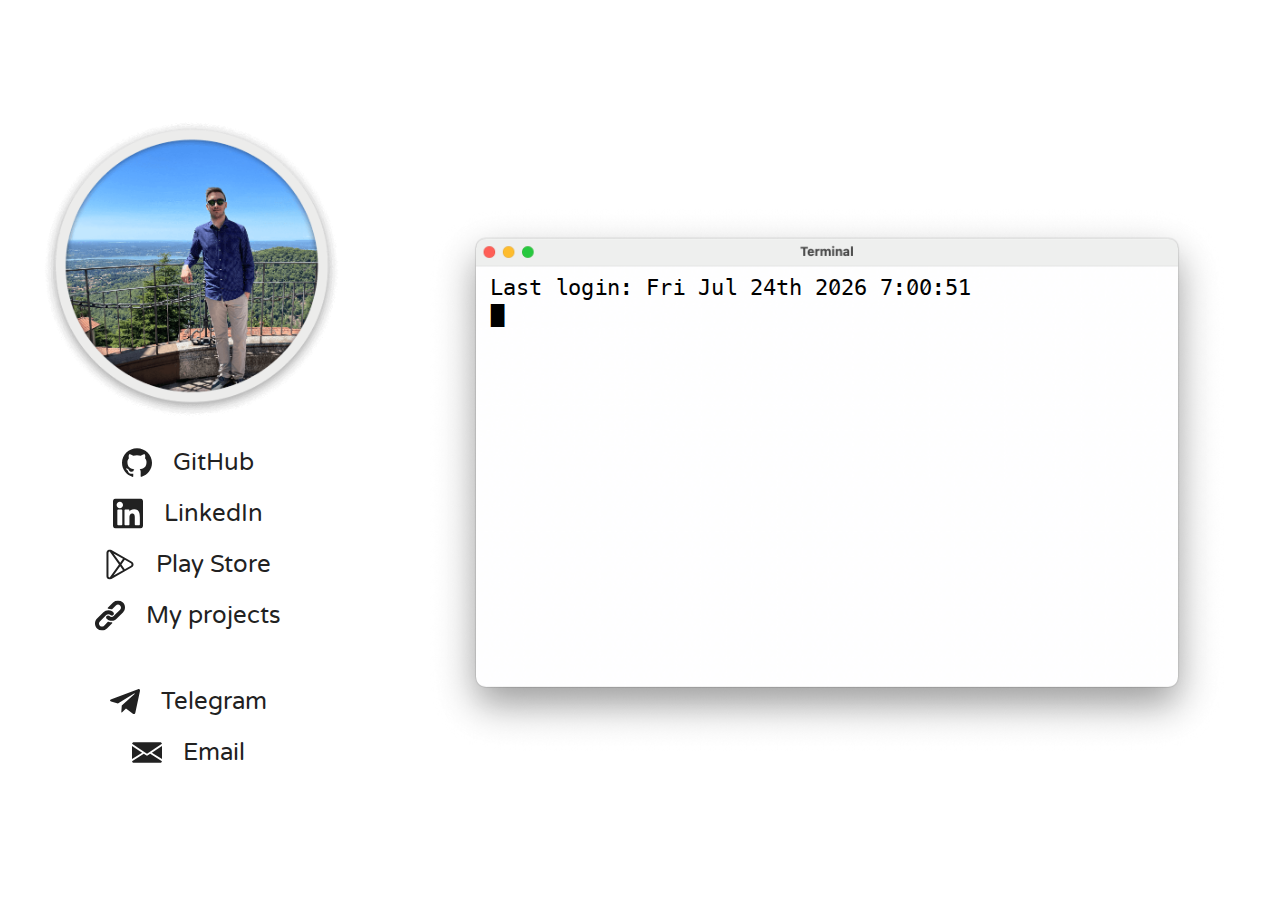
==== commit ebfe7bd0: "Change description" ====
--- a/index.html
+++ b/index.html
@@ -6,14 +6,14 @@
         <meta charset="utf-8">
 
         <!-- SEO Meta Tags -->
-        <meta name="description" content="Hi! My name is Francesco Re. I’m a developer and a student at PoliMi.">
+        <meta name="description" content="Hi! My name is Francesco Re. I study AI/ML Engineering at PoliMi and in my free time I like to develop apps, bots and AIs.">
         <meta name="author" content="Francesco Re">
 
         <!-- OG Meta Tags to improve the way the post looks when you share the page on LinkedIn, Facebook, Google+ -->
         <meta property="og:site_name" content="Francesco Re" /> <!-- website name -->
         <meta property="og:site" content="https://francescore.dev" /> <!-- website link -->
         <meta property="og:title" content="Resume"/> <!-- title shown in the actual shared post -->
-        <meta property="og:description" content="Hi! My name is Francesco Re. I’m a developer and a student at PoliMi." /> <!-- description shown in the actual shared post -->
+        <meta property="og:description" content="Hi! My name is Francesco Re. I study AI/ML Engineering at PoliMi and in my free time I like to develop apps, bots and AIs." /> <!-- description shown in the actual shared post -->
         <meta property="og:url" content="https://francescore.dev" /> <!-- where do you want your post to link to -->
         <meta property="og:image" content="https://francescore.dev/images/site-image.jpg" />
         <meta property="og:image" content="https://francescore.dev/images/site-image-square.png" />
@@ -38,7 +38,7 @@
         <div id="left-column">
             <div id="info-wrapper">
                 <div id="propic"></div>
-                <p id="description">Hi👋<br> my name is <strong>Francesco&nbsp;Re</strong>.<br>I’m a developer and a student at <a href='https://www.polimi.it' target='_blank'>PoliMi</a>.</p>
+                <p id="description">Francesco&nbsp;Re<br><i>🎓 AI/ML Engineering at <a href='https://www.polimi.it' target='_blank'>PoliMi</a><br>🧠 I like to develop apps, bots and AIs</i></p>
                 <ul id="socials" class="list">
                     <li>
                         <a href="https://github.com/francesco-re-1107" target="_blank">
@@ -90,7 +90,7 @@
                         <br><br>
                         Hi👋<br>
                         My name is <strong>Francesco&nbsp;Re</strong>.<br>
-                        I’m a developer and a student at <a href='https://www.polimi.it' target='_blank'>PoliMi</a>.<br><br>$ &block;
+                        I study <strong>AI/ML Engineering</strong> at <a href='https://www.polimi.it' target='_blank'>PoliMi</a> and in my free time I like to develop apps, bots and AIs.<br><br>$ &block;
                     </noscript>
                 </div>
             </div>
--- a/css/styles.css
+++ b/css/styles.css
@@ -140,7 +140,7 @@
     display: none;
     color: #212121;
     font-family: 'Varela Round', sans-serif;
-    font-size: 25px;
+    font-size: 24px;
 }
 
 #description a{
@@ -326,7 +326,7 @@
     }
 
     #description{
-        font-size: 24px;
+        font-size: 22px;
         margin: 14px 0;
     }
 }
